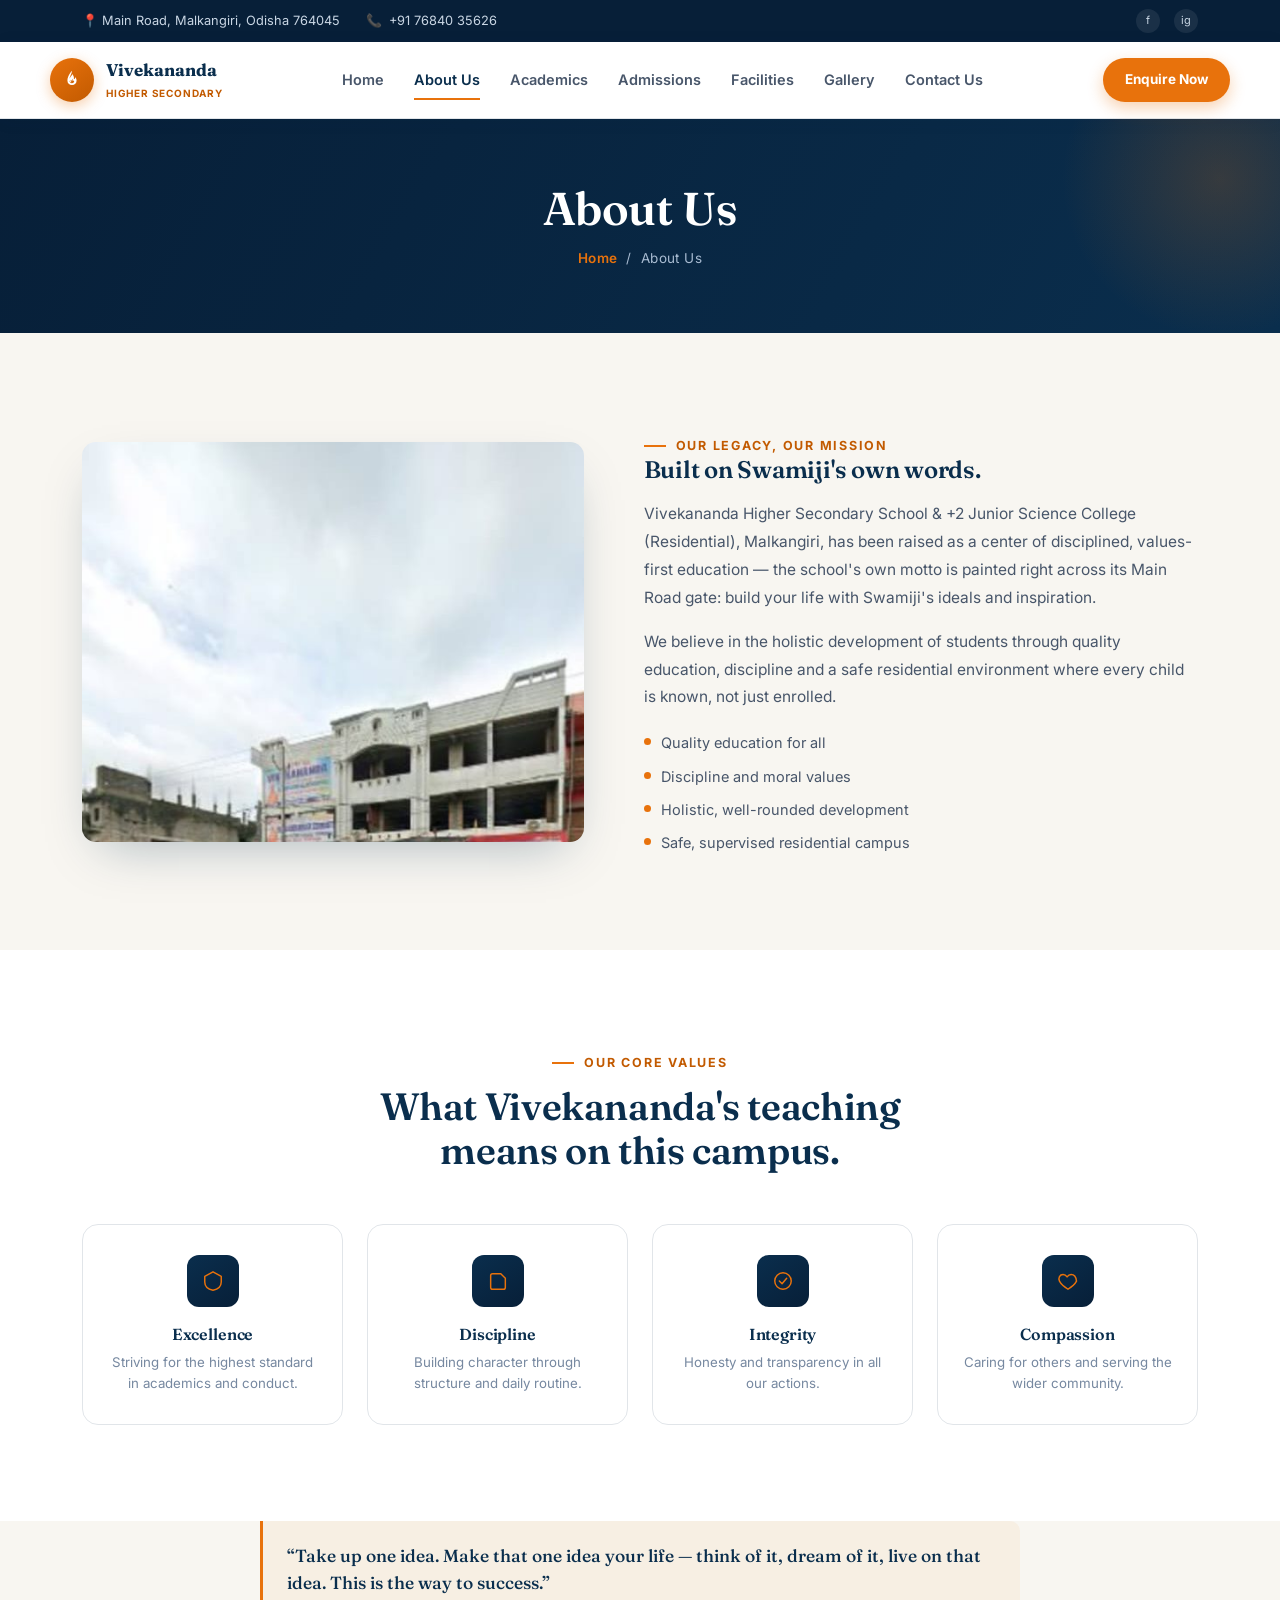
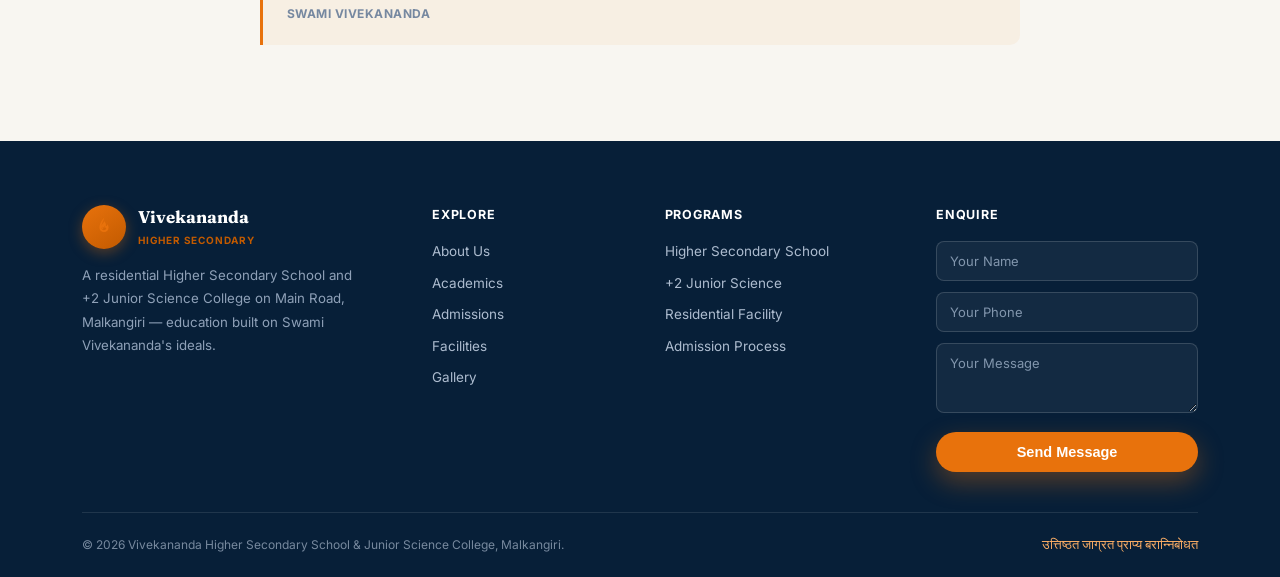
==== about.html @ 44852de6 "Add files via upload" ====
<!DOCTYPE html>
<html lang="en">
<head>
<meta charset="UTF-8">
<meta name="viewport" content="width=device-width, initial-scale=1.0">
<title>About Us | Vivekananda Higher Secondary School, Malkangiri</title>
<meta name="description" content="Our legacy and mission — Vivekananda Higher Secondary School and Junior Science College, Malkangiri.">
<link rel="preconnect" href="https://fonts.googleapis.com">
<link rel="preconnect" href="https://fonts.gstatic.com" crossorigin>
<link rel="stylesheet" href="style.css">
</head>
<body>
<div class="topbar">
  <div class="wrap">
    <div class="tb-left">
      <span>&#128205; Main Road, Malkangiri, Odisha 764045</span>
      <span>&#128222; <a href="tel:+917684035626">+91 76840 35626</a></span>
    </div>
    <div class="tb-right">
      <a href="#" aria-label="Facebook">f</a>
      <a href="#" aria-label="Instagram">ig</a>
    </div>
  </div>
</div>

<header class="site">
  <div class="wrap navrow">
    <a href="index.html" class="brand">
      <span class="brand-mark">
        <svg viewBox="0 0 24 24" width="22" height="22" fill="none"><path d="M12 2C12 2 7 7.5 7 12.5C7 15.5 9 17.5 12 17.5C15 17.5 17 15.5 17 12.5C17 10.8 16.2 9.6 15.4 8.6C15.6 10 15 11 14 11.2C14.6 9 13.5 7 12 5.5C12.2 7 11 8 10 9.2C9.3 10 9 11 9 12C9 13.5 10.2 14.5 11.5 14.3C10.5 13.6 10.3 12.6 10.8 11.7C11.2 12.6 12 13 12.7 12.5C12.3 11.8 12.5 11 13 10.5C13 12 13.5 13 14.5 13.3C14.2 14.6 13.2 15.5 12 15.5C10.3 15.5 9 14.1 9 12.3C9 8.5 12 5 12 2Z" fill="white"/></svg>
      </span>
      <span class="brand-text"><span class="name">Vivekananda</span><br><span class="sub">Higher Secondary</span></span>
    </a>
    <nav class="links">
      <a href="index.html">Home</a>
      <a href="about.html" class="active">About Us</a>
      <a href="academics.html">Academics</a>
      <a href="admissions.html">Admissions</a>
      <a href="facilities.html">Facilities</a>
      <a href="gallery.html">Gallery</a>
      <a href="contact.html">Contact Us</a>
    </nav>
    <a href="admissions.html" class="nav-cta">Enquire Now</a>
    <button class="burger" id="burgerBtn" aria-label="Open menu">&#9776;</button>
  </div>
</header>

<div class="mobile-nav" id="mobileNav">
  <button class="mnav-close" id="mnavClose">&times;</button>
  <a href="index.html">Home</a>
  <a href="about.html" class="active">About Us</a>
  <a href="academics.html">Academics</a>
  <a href="admissions.html">Admissions</a>
  <a href="facilities.html">Facilities</a>
  <a href="gallery.html">Gallery</a>
  <a href="contact.html">Contact Us</a>
  <a href="admissions.html" class="nav-cta">Enquire Now</a>
</div>
<section class="pagehero">
  <div class="wrap">
    <h1>About Us</h1>
    <p class="crumb"><a href="index.html">Home</a> &nbsp;/&nbsp; About Us</p>
  </div>
</section>

<section class="legacy">
  <div class="wrap legacy-grid">
    <img class="reveal" src="campus-street.jpg" alt="Vivekananda Higher Secondary School building on Main Road, Malkangiri">
    <div class="legacy-text reveal">
      <span class="eyebrow">Our Legacy, Our Mission</span>
      <h2>Built on Swamiji's own words.</h2>
      <p>Vivekananda Higher Secondary School &amp; +2 Junior Science College (Residential), Malkangiri, has been raised as a center of disciplined, values-first education &mdash; the school's own motto is painted right across its Main Road gate: build your life with Swamiji's ideals and inspiration.</p>
      <p>We believe in the holistic development of students through quality education, discipline and a safe residential environment where every child is known, not just enrolled.</p>
      <ul class="legacy-list">
        <li><span class="dot"></span>Quality education for all</li>
        <li><span class="dot"></span>Discipline and moral values</li>
        <li><span class="dot"></span>Holistic, well-rounded development</li>
        <li><span class="dot"></span>Safe, supervised residential campus</li>
      </ul>
    </div>
  </div>
</section>

<section class="values" style="background:var(--white);">
  <div class="wrap">
    <div class="section-head reveal">
      <span class="eyebrow">Our Core Values</span>
      <h2>What Vivekananda's teaching means on this campus.</h2>
    </div>
    <div class="card-grid cols-4">
      <div class="value-card reveal">
        <div class="ic"><svg width="22" height="22" viewBox="0 0 24 24" fill="none"><path d="M12 2 3 7v6c0 5 4 8 9 9 5-1 9-4 9-9V7l-9-5Z" stroke="#e8720c" stroke-width="1.6" stroke-linejoin="round"/></svg></div>
        <h4>Excellence</h4>
        <p>Striving for the highest standard in academics and conduct.</p>
      </div>
      <div class="value-card reveal">
        <div class="ic"><svg width="22" height="22" viewBox="0 0 24 24" fill="none"><path d="M4 19V6a2 2 0 0 1 2-2h9l5 5v10a2 2 0 0 1-2 2H6a2 2 0 0 1-2-2Z" stroke="#e8720c" stroke-width="1.6"/></svg></div>
        <h4>Discipline</h4>
        <p>Building character through structure and daily routine.</p>
      </div>
      <div class="value-card reveal">
        <div class="ic"><svg width="22" height="22" viewBox="0 0 24 24" fill="none"><circle cx="12" cy="12" r="9" stroke="#e8720c" stroke-width="1.6"/><path d="M8 12l3 3 5-6" stroke="#e8720c" stroke-width="1.6" stroke-linecap="round" stroke-linejoin="round"/></svg></div>
        <h4>Integrity</h4>
        <p>Honesty and transparency in all our actions.</p>
      </div>
      <div class="value-card reveal">
        <div class="ic"><svg width="22" height="22" viewBox="0 0 24 24" fill="none"><path d="M12 21s-7-4.4-9.3-8.8C1.1 8.6 3 5 6.6 5c2 0 3.4 1.1 4.4 2.6C12 6.1 13.4 5 15.4 5 19 5 20.9 8.6 21.3 12.2 19 16.6 12 21 12 21Z" stroke="#e8720c" stroke-width="1.6" stroke-linejoin="round"/></svg></div>
        <h4>Compassion</h4>
        <p>Caring for others and serving the wider community.</p>
      </div>
    </div>
  </div>
</section>

<section style="background:var(--paper);padding-top:0;padding-bottom:96px;">
  <div class="wrap">
    <div class="pullquote reveal" style="max-width:760px;margin:0 auto;text-align:left;">
      <p>&ldquo;Take up one idea. Make that one idea your life &mdash; think of it, dream of it, live on that idea. This is the way to success.&rdquo;</p>
      <span>Swami Vivekananda</span>
    </div>
  </div>
</section>
<footer>
  <div class="wrap">
    <div class="foot-grid">
      <div class="foot-brand">
        <a href="index.html" class="brand">
          <span class="brand-mark">
            <svg viewBox="0 0 24 24" width="22" height="22" fill="none"><path d="M12 2C12 2 7 7.5 7 12.5C7 15.5 9 17.5 12 17.5C15 17.5 17 15.5 17 12.5C17 10.8 16.2 9.6 15.4 8.6C15.6 10 15 11 14 11.2C14.6 9 13.5 7 12 5.5C12.2 7 11 8 10 9.2C9.3 10 9 11 9 12C9 13.5 10.2 14.5 11.5 14.3C10.5 13.6 10.3 12.6 10.8 11.7C11.2 12.6 12 13 12.7 12.5C12.3 11.8 12.5 11 13 10.5C13 12 13.5 13 14.5 13.3C14.2 14.6 13.2 15.5 12 15.5C10.3 15.5 9 14.1 9 12.3C9 8.5 12 5 12 2Z" fill="#e8720c"/></svg>
          </span>
          <span class="brand-text"><span class="name">Vivekananda</span><br><span class="sub">Higher Secondary</span></span>
        </a>
        <p>A residential Higher Secondary School and +2 Junior Science College on Main Road, Malkangiri &mdash; education built on Swami Vivekananda's ideals.</p>
      </div>
      <div>
        <h5>Explore</h5>
        <ul>
          <li><a href="about.html">About Us</a></li>
          <li><a href="academics.html">Academics</a></li>
          <li><a href="admissions.html">Admissions</a></li>
          <li><a href="facilities.html">Facilities</a></li>
          <li><a href="gallery.html">Gallery</a></li>
        </ul>
      </div>
      <div>
        <h5>Programs</h5>
        <ul>
          <li><a href="academics.html">Higher Secondary School</a></li>
          <li><a href="academics.html">+2 Junior Science</a></li>
          <li><a href="facilities.html">Residential Facility</a></li>
          <li><a href="admissions.html">Admission Process</a></li>
        </ul>
      </div>
      <div>
        <h5>Enquire</h5>
        <form class="enquiry-box demo-form">
          <input type="text" placeholder="Your Name" required>
          <input type="tel" placeholder="Your Phone" required>
          <textarea placeholder="Your Message"></textarea>
          <button type="submit" class="btn btn-primary">Send Message</button>
        </form>
      </div>
    </div>
    <div class="foot-bottom">
      <span>&copy; 2026 Vivekananda Higher Secondary School &amp; Junior Science College, Malkangiri.</span>
      <span class="odia">&#2313;&#2340;&#2381;&#2340;&#2367;&#2359;&#2381;&#2336;&#2340; &#2332;&#2366;&#2327;&#2381;&#2352;&#2340; &#2346;&#2381;&#2352;&#2366;&#2346;&#2381;&#2351; &#2348;&#2352;&#2366;&#2344;&#2381;&#2344;&#2367;&#2348;&#2379;&#2343;&#2340;</span>
    </div>
  </div>
</footer>
<script src="main.js"></script>
</body>
</html>
---- style.css ----
@import url('https://fonts.googleapis.com/css2?family=Fraunces:opsz,wght@9..144,500;9..144,600;9..144,700;9..144,900&family=Inter:wght@400;500;600;700;800&family=Noto+Sans+Oriya:wght@600;700&display=swap');

:root{
  --navy:#0a2e4d;
  --navy-deep:#071f38;
  --white:#ffffff;
  --paper:#f8f6f1;
  --saffron:#e8720c;
  --saffron-deep:#c25a00;
  --ink:#16232f;
  --slate:#48566a;
  --slate-soft:#7688a0;
  --line:rgba(10,46,77,0.12);
  --shadow:0 20px 50px -20px rgba(10,46,77,0.35);
}
*{margin:0;padding:0;box-sizing:border-box;}
html{scroll-behavior:smooth;}
body{font-family:'Inter',sans-serif;color:var(--ink);background:var(--white);line-height:1.6;-webkit-font-smoothing:antialiased;}
h1,h2,h3,h4{font-family:'Fraunces',serif;font-weight:600;color:var(--navy);line-height:1.15;letter-spacing:-0.01em;}
.odia{font-family:'Noto Sans Oriya','Fraunces',serif;}
a{color:inherit;text-decoration:none;}
ul{list-style:none;}
img{max-width:100%;display:block;}
.wrap{max-width:1180px;margin:0 auto;padding:0 32px;}
section{padding:96px 0;}
@media (max-width:600px){section{padding:64px 0;}}

.eyebrow{display:inline-flex;align-items:center;gap:10px;font-size:12.5px;font-weight:700;letter-spacing:0.14em;text-transform:uppercase;color:var(--saffron-deep);}
.eyebrow::before{content:'';width:22px;height:2px;background:var(--saffron);display:inline-block;}

/* ---------- TOPBAR ---------- */
.topbar{background:var(--navy-deep);color:#c9d6e4;font-size:12.8px;padding:9px 0;}
.topbar .wrap{display:flex;justify-content:space-between;align-items:center;flex-wrap:wrap;gap:6px;}
.topbar .tb-left{display:flex;gap:26px;flex-wrap:wrap;}
.topbar .tb-left span{display:inline-flex;align-items:center;gap:7px;}
.topbar a{color:#c9d6e4;}
.topbar .tb-right{display:flex;gap:14px;}
.topbar .tb-right a{width:24px;height:24px;border-radius:50%;background:rgba(255,255,255,0.08);display:flex;align-items:center;justify-content:center;font-size:11px;}

/* ---------- HEADER ---------- */
header.site{background:var(--white);border-bottom:1px solid var(--line);position:sticky;top:0;z-index:200;box-shadow:0 2px 18px rgba(10,46,77,0.05);}
.navrow{display:flex;align-items:center;justify-content:space-between;padding:16px 0;}
.brand{display:flex;align-items:center;gap:12px;}
.brand-mark{width:44px;height:44px;border-radius:50%;background:linear-gradient(145deg,var(--saffron),var(--saffron-deep));display:flex;align-items:center;justify-content:center;flex-shrink:0;box-shadow:0 4px 14px rgba(232,114,12,0.35);}
.brand-text{line-height:1.25;}
.brand-text .name{font-family:'Fraunces',serif;font-weight:700;font-size:17px;color:var(--navy);}
.brand-text .sub{font-size:10px;letter-spacing:0.08em;text-transform:uppercase;color:var(--saffron-deep);font-weight:700;}
nav.links{display:flex;gap:30px;}
nav.links a{font-size:14.5px;font-weight:600;color:var(--slate);position:relative;padding:6px 0;transition:color .2s;}
nav.links a:hover,nav.links a.active{color:var(--navy);}
nav.links a::after{content:'';position:absolute;left:0;bottom:-2px;width:0;height:2px;background:var(--saffron);transition:width .25s ease;}
nav.links a:hover::after,nav.links a.active::after{width:100%;}
.nav-cta{background:var(--saffron);color:var(--white)!important;padding:11px 22px;border-radius:100px;font-weight:700;font-size:13.5px;box-shadow:0 6px 16px rgba(232,114,12,0.32);transition:transform .2s,box-shadow .2s;white-space:nowrap;}
.nav-cta:hover{transform:translateY(-2px);box-shadow:0 10px 20px rgba(232,114,12,0.4);}
.burger{display:none;width:38px;height:38px;border-radius:8px;border:1px solid var(--line);color:var(--navy);background:none;font-size:18px;}

.mobile-nav{display:none;position:fixed;top:0;right:0;width:78%;max-width:320px;height:100vh;background:var(--navy-deep);z-index:300;padding:90px 30px 30px;transform:translateX(100%);transition:transform .35s ease;box-shadow:-10px 0 40px rgba(0,0,0,0.3);}
.mobile-nav.open{transform:translateX(0);display:block;}
.mobile-nav a{display:block;color:var(--white);font-size:16.5px;font-weight:500;padding:13px 0;border-bottom:1px solid rgba(255,255,255,0.08);}
.mobile-nav .nav-cta{display:inline-block;margin-top:22px;}
.mnav-close{position:absolute;top:22px;right:22px;color:var(--white);font-size:24px;background:none;border:none;}

/* ---------- PAGE HERO BANNER (inner pages) ---------- */
.pagehero{background:linear-gradient(120deg,var(--navy-deep),var(--navy));padding:64px 0;position:relative;overflow:hidden;}
.pagehero::before{content:'';position:absolute;top:-100px;right:-100px;width:320px;height:320px;border-radius:50%;background:radial-gradient(circle,rgba(232,114,12,0.2),transparent 70%);}
.pagehero .wrap{position:relative;z-index:2;text-align:center;}
.pagehero h1{color:var(--white);font-size:clamp(30px,4.2vw,46px);}
.pagehero .crumb{margin-top:12px;color:#a9bcd2;font-size:13.5px;letter-spacing:0.03em;}
.pagehero .crumb a{color:var(--saffron);font-weight:600;}

/* ---------- HOME HERO ---------- */
.hero{background:var(--paper);position:relative;overflow:hidden;padding:72px 0 0;}
.hero .wrap{display:grid;grid-template-columns:1fr 0.92fr;gap:56px;align-items:center;padding-bottom:64px;}
.hero h1{font-size:clamp(32px,4.6vw,52px);margin-top:16px;}
.hero h1 em{font-style:normal;color:var(--saffron);}
.hero-lede{margin-top:20px;color:var(--slate);font-size:16px;max-width:460px;line-height:1.75;}
.hero-ctas{display:flex;gap:16px;margin-top:32px;flex-wrap:wrap;}
.btn{display:inline-flex;align-items:center;gap:8px;padding:15px 28px;border-radius:100px;font-weight:700;font-size:14.5px;transition:all .25s ease;border:1.5px solid transparent;}
.btn-primary{background:var(--saffron);color:var(--white);box-shadow:0 10px 26px rgba(232,114,12,0.35);}
.btn-primary:hover{transform:translateY(-2px);box-shadow:0 14px 30px rgba(232,114,12,0.45);}
.btn-ghost{border-color:var(--navy);color:var(--navy);}
.btn-ghost:hover{background:var(--navy);color:var(--white);}
.hero-visual{position:relative;}
.hero-visual::before{content:'';position:absolute;inset:-14px -14px auto auto;width:75%;height:75%;background:var(--saffron);border-radius:18px;z-index:0;}
.hero-visual img{position:relative;z-index:1;border-radius:16px;box-shadow:var(--shadow);width:100%;height:400px;object-fit:cover;}
.hero-visual .odia-tag{position:absolute;z-index:2;left:-18px;bottom:-18px;background:var(--navy);color:var(--white);padding:16px 20px;border-radius:12px;max-width:230px;box-shadow:0 16px 30px rgba(10,46,77,0.3);}
.hero-visual .odia-tag .odia{color:#ffd9ab;font-size:13.5px;font-weight:700;line-height:1.7;}

/* quick-value strip */
.quickvals{background:var(--white);}
.qv-grid{display:grid;grid-template-columns:repeat(4,1fr);gap:1px;background:var(--line);border:1px solid var(--line);border-radius:16px;overflow:hidden;box-shadow:var(--shadow);transform:translateY(-56px);margin-bottom:-32px;}
.qv-item{background:var(--white);padding:28px 22px;display:flex;gap:14px;align-items:flex-start;}
.qv-item .ic{width:42px;height:42px;border-radius:10px;background:rgba(232,114,12,0.1);display:flex;align-items:center;justify-content:center;flex-shrink:0;}
.qv-item h4{font-size:14.5px;margin-bottom:4px;}
.qv-item p{font-size:12.5px;color:var(--slate-soft);line-height:1.5;}

/* feature split (nurturing) */
.feature-split{background:var(--white);padding-top:40px;}
.fs-grid{display:grid;grid-template-columns:0.9fr 1.1fr;gap:56px;align-items:center;}
.fs-grid img{border-radius:14px;box-shadow:var(--shadow);width:100%;height:340px;object-fit:cover;}
.fs-text p{color:var(--slate);margin-top:16px;font-size:15.5px;line-height:1.8;}
.pullquote{margin-top:26px;padding:22px 24px;border-left:3px solid var(--saffron);background:rgba(232,114,12,0.06);border-radius:0 10px 10px 0;}
.pullquote p{font-family:'Fraunces',serif;font-size:17.5px;color:var(--navy);font-weight:500;margin:0;line-height:1.5;}
.pullquote span{display:block;margin-top:8px;font-family:'Inter',sans-serif;font-size:12px;color:var(--slate-soft);letter-spacing:0.04em;text-transform:uppercase;font-weight:700;}

/* stats strip */
.statstrip{background:var(--navy);}
.statstrip .wrap{display:grid;grid-template-columns:repeat(4,1fr);}
.stat{padding:40px 20px;text-align:center;border-right:1px solid rgba(255,255,255,0.1);}
.stat:last-child{border-right:none;}
.stat .n{font-family:'Fraunces',serif;font-weight:700;font-size:32px;color:var(--white);}
.stat .l{font-size:12px;letter-spacing:0.06em;text-transform:uppercase;color:#a9bcd2;margin-top:6px;}

/* generic section head */
.section-head{max-width:640px;margin:0 auto 52px;text-align:center;}
.section-head h2{font-size:clamp(26px,3.2vw,38px);margin-top:12px;}
.section-head p{margin-top:14px;color:var(--slate);font-size:15.5px;line-height:1.75;}
.section-head.left{text-align:left;margin:0 0 52px;}

/* card grids (values/programs/facilities) */
.card-grid{display:grid;gap:24px;}
.card-grid.cols-4{grid-template-columns:repeat(4,1fr);}
.card-grid.cols-3{grid-template-columns:repeat(3,1fr);}
.value-card{border:1px solid var(--line);border-radius:16px;padding:30px 24px;text-align:center;transition:all .3s ease;}
.value-card:hover{transform:translateY(-6px);box-shadow:var(--shadow);border-color:transparent;}
.value-card .ic{width:52px;height:52px;border-radius:12px;background:linear-gradient(145deg,var(--navy),var(--navy-deep));display:flex;align-items:center;justify-content:center;margin:0 auto 18px;}
.value-card h4{font-size:16px;margin-bottom:8px;}
.value-card p{font-size:13.3px;color:var(--slate-soft);line-height:1.6;}

.prog-card{border:1px solid var(--line);border-radius:16px;padding:34px 28px;transition:all .3s ease;}
.prog-card:hover{transform:translateY(-6px);box-shadow:var(--shadow);border-color:transparent;}
.prog-card .icn{width:52px;height:52px;border-radius:12px;background:linear-gradient(145deg,var(--navy),var(--navy-deep));display:flex;align-items:center;justify-content:center;margin-bottom:22px;}
.prog-card h3{font-size:19px;margin-bottom:10px;}
.prog-card p{color:var(--slate);font-size:14.3px;line-height:1.7;}
.prog-card .badge{display:inline-block;margin-top:15px;font-size:10.8px;font-weight:700;letter-spacing:0.05em;text-transform:uppercase;color:var(--saffron-deep);background:rgba(232,114,12,0.1);padding:6px 12px;border-radius:100px;}

/* about page legacy */
.legacy{background:var(--paper);}
.legacy-grid{display:grid;grid-template-columns:0.95fr 1.05fr;gap:60px;align-items:center;}
.legacy-grid img{border-radius:14px;box-shadow:var(--shadow);width:100%;height:400px;object-fit:cover;}
.legacy-text p{color:var(--slate);margin-top:16px;font-size:15.5px;line-height:1.8;}
.legacy-list{margin-top:20px;display:grid;gap:10px;}
.legacy-list li{display:flex;gap:10px;align-items:flex-start;font-size:14.5px;color:var(--slate);}
.legacy-list li .dot{width:7px;height:7px;border-radius:50%;background:var(--saffron);margin-top:7px;flex-shrink:0;}

/* academics subjects */
.subject-grid{display:grid;grid-template-columns:repeat(5,1fr);gap:18px;}
.subj-card{border:1px solid var(--line);border-radius:14px;padding:24px 14px;text-align:center;}
.subj-card .ic{width:44px;height:44px;margin:0 auto 12px;border-radius:10px;background:rgba(232,114,12,0.1);display:flex;align-items:center;justify-content:center;}
.subj-card h5{font-size:13.5px;color:var(--navy);}

/* admissions steps */
.steps{display:grid;gap:22px;}
.step{display:flex;gap:20px;align-items:flex-start;padding:22px 0;border-bottom:1px solid var(--line);}
.step:last-child{border-bottom:none;}
.step .snum{width:40px;height:40px;border-radius:10px;background:var(--saffron);color:var(--white);display:flex;align-items:center;justify-content:center;font-family:'Fraunces',serif;font-weight:700;font-size:15px;flex-shrink:0;}
.step h4{font-size:16px;margin-bottom:5px;}
.step p{font-size:13.8px;color:var(--slate-soft);line-height:1.6;}

.admit-side{display:grid;gap:20px;align-content:start;}
.doc-card{border:1px solid var(--line);border-radius:16px;padding:26px;}
.doc-card h4{font-size:15.5px;margin-bottom:14px;}
.doc-card ul li{font-size:13.8px;color:var(--slate);padding:7px 0;display:flex;gap:9px;align-items:center;}
.doc-card ul li::before{content:'✓';color:var(--saffron);font-weight:700;}
.cta-card{background:var(--navy);color:var(--white);border-radius:16px;padding:26px;}
.cta-card h4{color:var(--white);font-size:15.5px;margin-bottom:6px;}
.cta-card p{font-size:13px;color:#c9d6e4;margin-bottom:16px;}
.cta-card .btn-primary{width:100%;justify-content:center;}

/* facilities grid */
.fac-grid{display:grid;grid-template-columns:repeat(3,1fr);gap:24px;}
.fac-card{border-radius:16px;overflow:hidden;border:1px solid var(--line);}
.fac-card .fimg{height:190px;overflow:hidden;}
.fac-card .fimg img{width:100%;height:100%;object-fit:cover;transition:transform .5s ease;}
.fac-card:hover .fimg img{transform:scale(1.07);}
.fac-card .ficon{height:190px;background:linear-gradient(145deg,var(--navy),var(--navy-deep));display:flex;align-items:center;justify-content:center;}
.fac-body{padding:22px 22px 26px;}
.fac-body h4{font-size:16px;margin-bottom:6px;}
.fac-body p{font-size:13.3px;color:var(--slate-soft);line-height:1.6;}

/* gallery */
.gal-filter{display:flex;gap:12px;justify-content:center;margin-bottom:40px;flex-wrap:wrap;}
.gal-filter button{border:1px solid var(--line);background:var(--white);padding:10px 20px;border-radius:100px;font-size:13.5px;font-weight:600;color:var(--slate);cursor:pointer;transition:all .2s;}
.gal-filter button.active,.gal-filter button:hover{background:var(--navy);color:var(--white);border-color:var(--navy);}
.gal-grid{display:grid;grid-template-columns:repeat(3,1fr);gap:20px;}
.gal-item{border-radius:14px;overflow:hidden;position:relative;box-shadow:0 14px 30px -14px rgba(10,46,77,0.3);}
.gal-item img{width:100%;height:260px;object-fit:cover;transition:transform .5s ease;}
.gal-item:hover img{transform:scale(1.06);}
.gal-cap{position:absolute;left:0;right:0;bottom:0;padding:16px 18px;background:linear-gradient(to top,rgba(7,31,56,0.85),transparent);color:var(--white);font-size:13px;font-weight:600;}

/* contact */
.contact-grid{display:grid;grid-template-columns:0.85fr 1.15fr;gap:56px;}
.contact-info{display:grid;gap:18px;align-content:start;}
.info-card{border:1px solid var(--line);border-radius:14px;padding:22px;display:flex;gap:16px;align-items:flex-start;}
.info-card .ic{width:42px;height:42px;border-radius:10px;background:rgba(232,114,12,0.1);display:flex;align-items:center;justify-content:center;flex-shrink:0;}
.info-card h5{font-size:14.5px;margin-bottom:4px;}
.info-card p,.info-card a{font-size:13.5px;color:var(--slate-soft);line-height:1.6;display:block;}
.contact-form{border:1px solid var(--line);border-radius:16px;padding:34px;background:var(--paper);}
.contact-form h3{font-size:20px;margin-bottom:22px;}
.form-row{display:grid;grid-template-columns:1fr 1fr;gap:16px;margin-bottom:16px;}
.contact-form input,.contact-form textarea{width:100%;padding:13px 16px;border:1px solid var(--line);border-radius:10px;font-family:'Inter',sans-serif;font-size:14px;background:var(--white);}
.contact-form textarea{margin-bottom:20px;min-height:110px;resize:vertical;}
.contact-form .btn-primary{width:100%;justify-content:center;border:none;cursor:pointer;}
.map-embed{margin-top:56px;border-radius:16px;overflow:hidden;box-shadow:var(--shadow);}
.map-embed iframe{width:100%;height:380px;border:0;display:block;}

/* enquiry footer form */
.enquiry-box input,.enquiry-box textarea{width:100%;padding:11px 13px;border:1px solid rgba(255,255,255,0.15);border-radius:8px;background:rgba(255,255,255,0.05);color:var(--white);font-size:13px;margin-bottom:11px;font-family:'Inter',sans-serif;}
.enquiry-box textarea{min-height:70px;resize:vertical;}
.enquiry-box .btn-primary{width:100%;justify-content:center;border:none;cursor:pointer;padding:12px;}
.enquiry-box ::placeholder{color:#8296ad;}

/* footer */
footer{background:var(--navy-deep);color:#c9d6e4;padding:64px 0 0;}
.foot-grid{display:grid;grid-template-columns:1.2fr 0.75fr 0.9fr 1fr;gap:36px;padding-bottom:40px;border-bottom:1px solid rgba(255,255,255,0.1);}
.foot-brand .brand-text .name{color:var(--white);}
.foot-brand p{margin-top:15px;font-size:13.3px;color:#8fa1b8;max-width:270px;line-height:1.75;}
footer h5{color:var(--white);font-size:12.5px;letter-spacing:0.06em;text-transform:uppercase;margin-bottom:16px;font-weight:700;}
footer ul li{margin-bottom:10px;font-size:13.5px;}
footer ul li a{color:#adbccf;transition:color .2s;}
footer ul li a:hover{color:var(--saffron);}
.foot-contact li{display:flex;gap:9px;align-items:flex-start;color:#adbccf;font-size:13.3px;margin-bottom:12px;line-height:1.5;}
.foot-bottom{padding:22px 0;display:flex;justify-content:space-between;align-items:center;font-size:12px;color:#77899e;flex-wrap:wrap;gap:8px;}
.foot-bottom .odia{color:#ffb066;font-size:12.5px;}

.reveal{opacity:0;transform:translateY(24px);transition:opacity .7s ease,transform .7s ease;}
.reveal.in{opacity:1;transform:translateY(0);}
@media (prefers-reduced-motion:reduce){.reveal{opacity:1;transform:none;transition:none;}}

@media (max-width:980px){
  .wrap{padding:0 22px;}
  .topbar{display:none;}
  nav.links{display:none;}
  .burger{display:block;}
  .hero .wrap{grid-template-columns:1fr;padding-bottom:40px;}
  .hero-visual{margin-top:20px;}
  .qv-grid{grid-template-columns:repeat(2,1fr);transform:none;margin-bottom:0;margin-top:36px;}
  .fs-grid{grid-template-columns:1fr;gap:40px;}
  .card-grid.cols-4{grid-template-columns:repeat(2,1fr);}
  .card-grid.cols-3{grid-template-columns:1fr;}
  .legacy-grid{grid-template-columns:1fr;gap:40px;}
  .subject-grid{grid-template-columns:repeat(3,1fr);}
  .fac-grid{grid-template-columns:1fr 1fr;}
  .gal-grid{grid-template-columns:1fr 1fr;}
  .contact-grid{grid-template-columns:1fr;gap:40px;}
  .foot-grid{grid-template-columns:1fr 1fr;}
  .statstrip .wrap{grid-template-columns:repeat(2,1fr);}
  .stat{border-bottom:1px solid rgba(255,255,255,0.1);}
}
@media (max-width:600px){
  .card-grid.cols-4{grid-template-columns:1fr;}
  .subject-grid{grid-template-columns:repeat(2,1fr);}
  .fac-grid{grid-template-columns:1fr;}
  .gal-grid{grid-template-columns:1fr;}
  .foot-grid{grid-template-columns:1fr;}
  .form-row{grid-template-columns:1fr;}
}
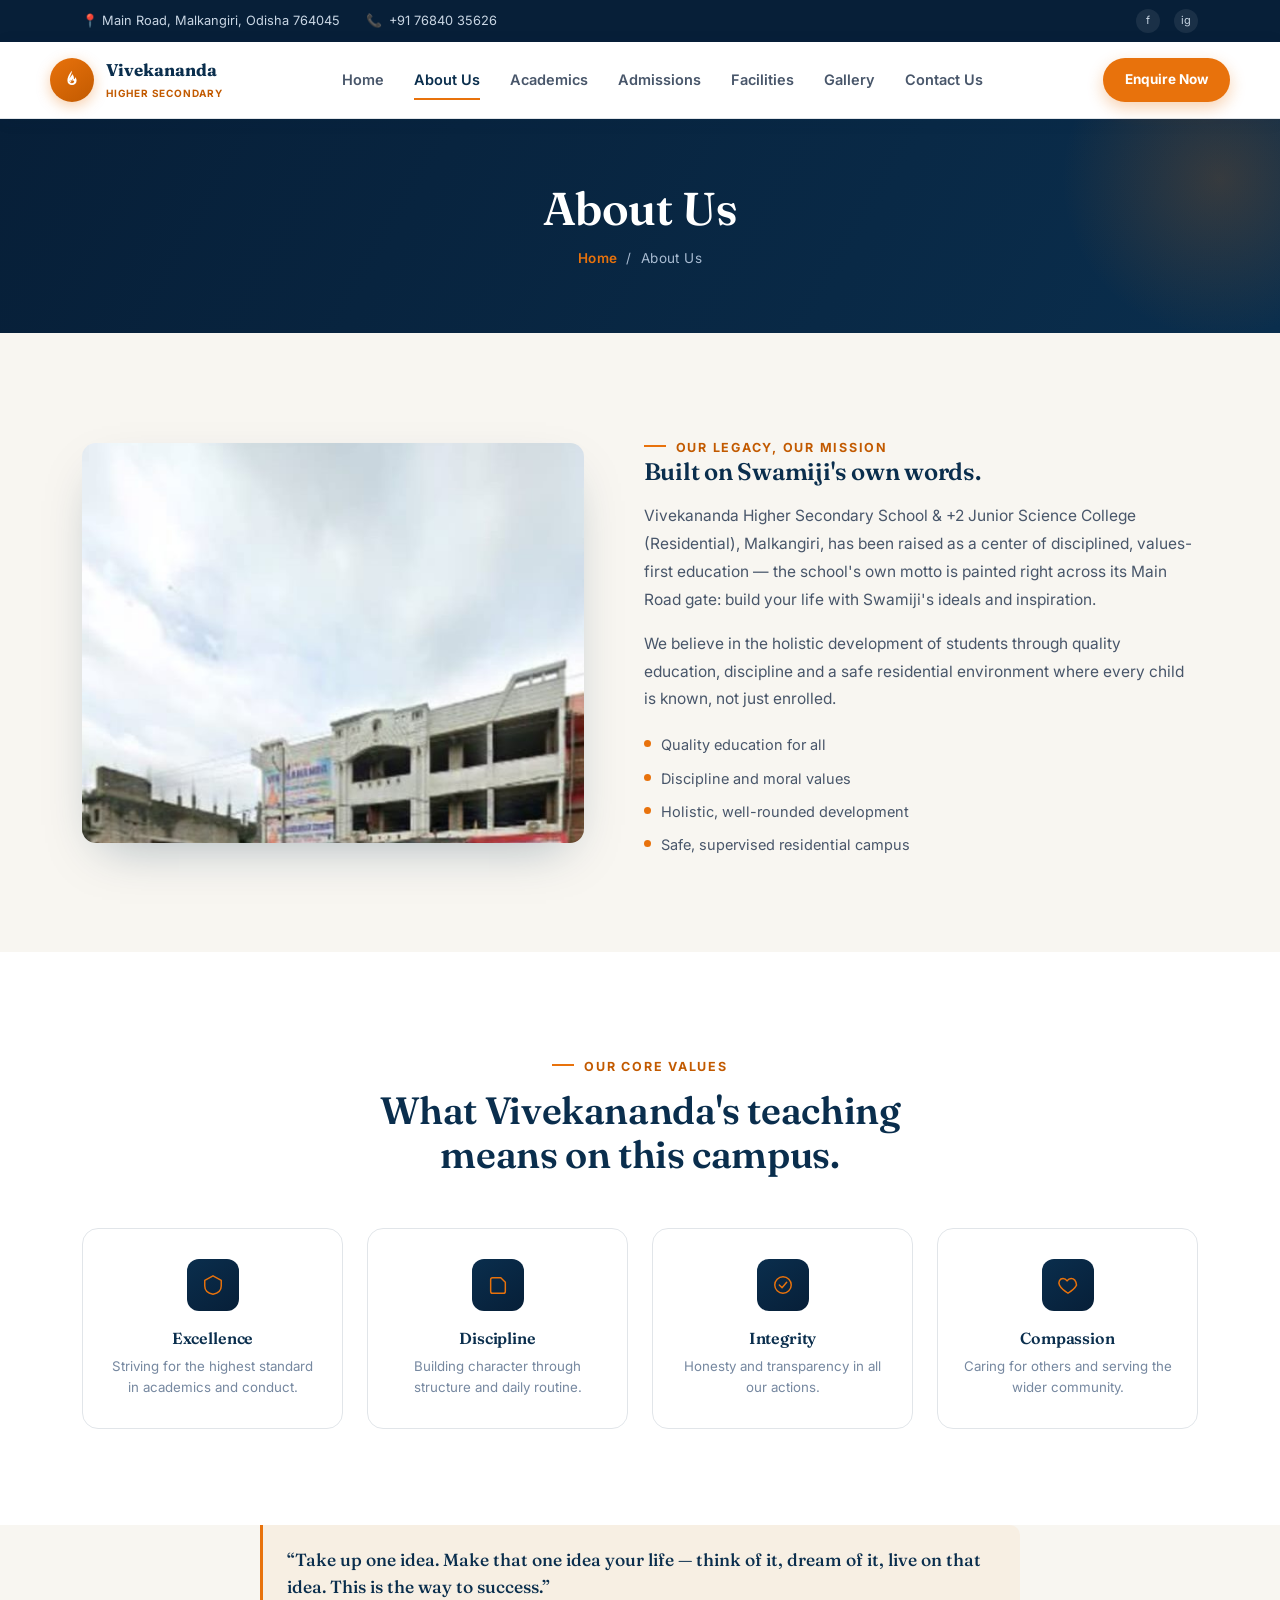
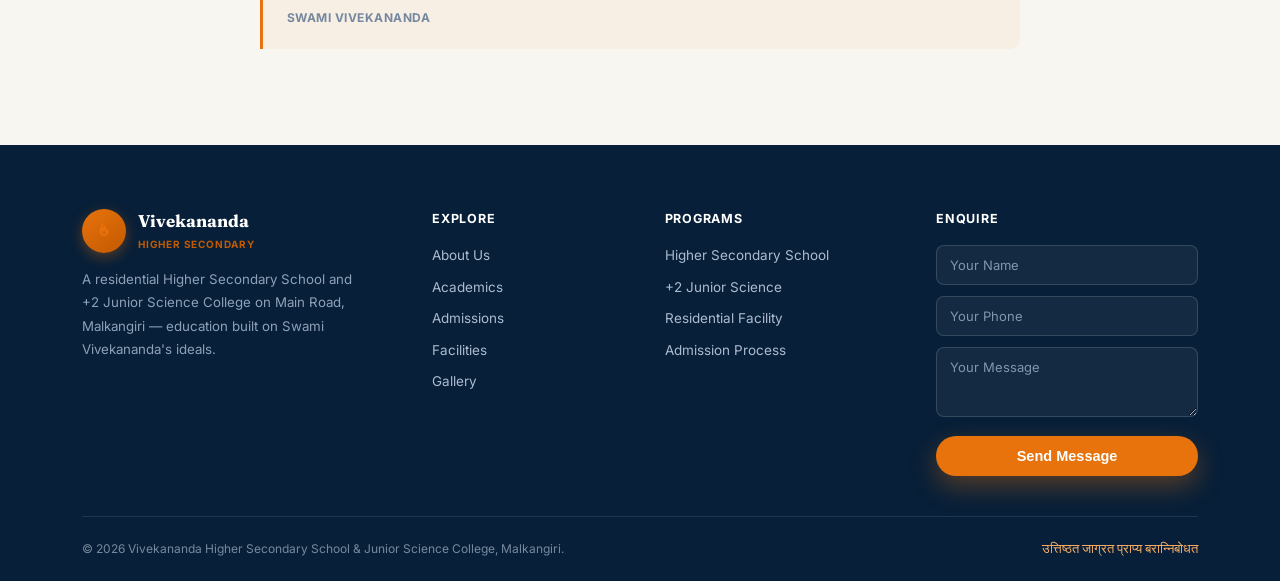
==== commit 83bdb709: "Add files via upload" ====
--- a/about.html
+++ b/about.html
@@ -7,7 +7,7 @@
 <meta name="description" content="Our legacy and mission — Vivekananda Higher Secondary School and Junior Science College, Malkangiri.">
 <link rel="preconnect" href="https://fonts.googleapis.com">
 <link rel="preconnect" href="https://fonts.gstatic.com" crossorigin>
-<link rel="stylesheet" href="style.css">
+<link rel="stylesheet" href="style.css?v=2">
 </head>
 <body>
 <div class="topbar">
--- a/style.css
+++ b/style.css
@@ -25,8 +25,8 @@
 section{padding:96px 0;}
 @media (max-width:600px){section{padding:64px 0;}}
 
-.eyebrow{display:inline-flex;align-items:center;gap:10px;font-size:12.5px;font-weight:700;letter-spacing:0.14em;text-transform:uppercase;color:var(--saffron-deep);}
-.eyebrow::before{content:'';width:22px;height:2px;background:var(--saffron);display:inline-block;}
+.eyebrow{display:inline-flex;align-items:flex-start;gap:10px;font-size:12.5px;font-weight:700;letter-spacing:0.14em;text-transform:uppercase;color:var(--saffron-deep);}
+.eyebrow::before{content:'';width:22px;height:2px;background:var(--saffron);display:inline-block;flex-shrink:0;margin-top:7px;}
 
 /* ---------- TOPBAR ---------- */
 .topbar{background:var(--navy-deep);color:#c9d6e4;font-size:12.8px;padding:9px 0;}
@@ -231,7 +231,12 @@
   .wrap{padding:0 22px;}
   .topbar{display:none;}
   nav.links{display:none;}
+  .nav-cta{display:none;}
   .burger{display:block;}
+  .navrow{gap:14px;}
+  .brand-mark{width:36px;height:36px;}
+  .brand-text .name{font-size:15px;}
+  .brand-text .sub{display:none;}
   .hero .wrap{grid-template-columns:1fr;padding-bottom:40px;}
   .hero-visual{margin-top:20px;}
   .qv-grid{grid-template-columns:repeat(2,1fr);transform:none;margin-bottom:0;margin-top:36px;}
@@ -254,4 +259,10 @@
   .gal-grid{grid-template-columns:1fr;}
   .foot-grid{grid-template-columns:1fr;}
   .form-row{grid-template-columns:1fr;}
-}
+  .brand-text .sub{max-width:130px;overflow:hidden;text-overflow:ellipsis;}
+  .hero-ctas .btn{flex:1 1 auto;justify-content:center;text-align:center;}
+  .pagehero{padding:48px 0;}
+}
+@media (max-width:360px){
+  .brand-text .sub{display:none;}
+}
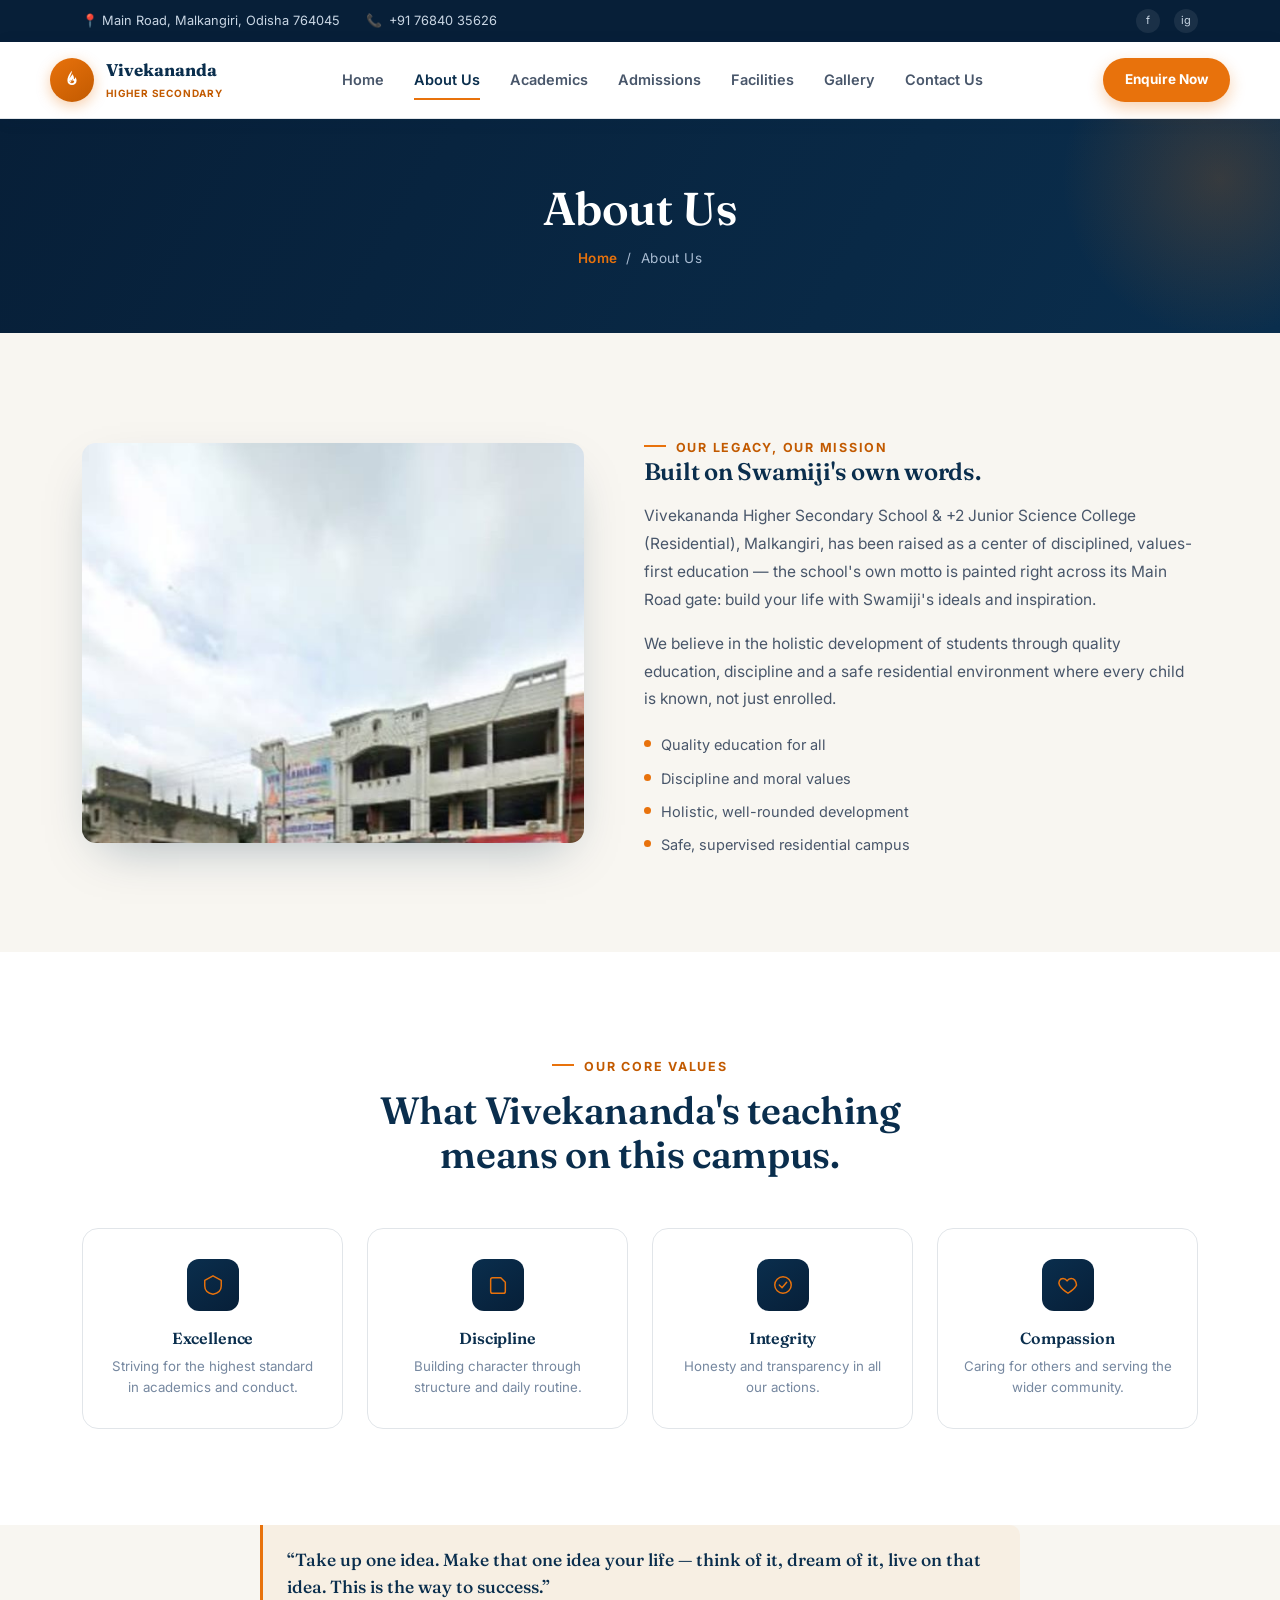
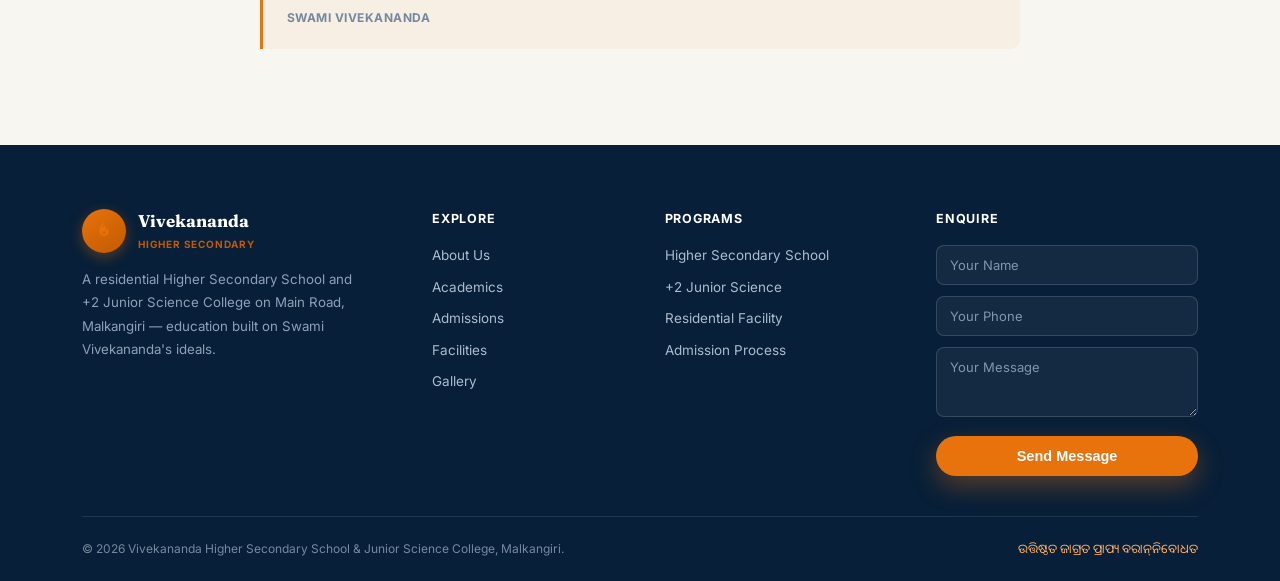
==== commit 473847ba: "Add files via upload" ====
--- a/about.html
+++ b/about.html
@@ -7,7 +7,7 @@
 <meta name="description" content="Our legacy and mission — Vivekananda Higher Secondary School and Junior Science College, Malkangiri.">
 <link rel="preconnect" href="https://fonts.googleapis.com">
 <link rel="preconnect" href="https://fonts.gstatic.com" crossorigin>
-<link rel="stylesheet" href="style.css?v=2">
+<link rel="stylesheet" href="style.css?v=3">
 </head>
 <body>
 <div class="topbar">
@@ -163,7 +163,7 @@
     </div>
     <div class="foot-bottom">
       <span>&copy; 2026 Vivekananda Higher Secondary School &amp; Junior Science College, Malkangiri.</span>
-      <span class="odia">&#2313;&#2340;&#2381;&#2340;&#2367;&#2359;&#2381;&#2336;&#2340; &#2332;&#2366;&#2327;&#2381;&#2352;&#2340; &#2346;&#2381;&#2352;&#2366;&#2346;&#2381;&#2351; &#2348;&#2352;&#2366;&#2344;&#2381;&#2344;&#2367;&#2348;&#2379;&#2343;&#2340;</span>
+      <span class="odia">ଉତ୍ତିଷ୍ଠତ ଜାଗ୍ରତ ପ୍ରାପ୍ୟ ବରାନ୍‌ନିବୋଧତ</span>
     </div>
   </div>
 </footer>
--- a/style.css
+++ b/style.css
@@ -15,7 +15,7 @@
 }
 *{margin:0;padding:0;box-sizing:border-box;}
 html{scroll-behavior:smooth;}
-body{font-family:'Inter',sans-serif;color:var(--ink);background:var(--white);line-height:1.6;-webkit-font-smoothing:antialiased;}
+body{font-family:'Inter',sans-serif;color:var(--ink);background:var(--white);line-height:1.6;-webkit-font-smoothing:antialiased;overflow-x:hidden;}
 h1,h2,h3,h4{font-family:'Fraunces',serif;font-weight:600;color:var(--navy);line-height:1.15;letter-spacing:-0.01em;}
 .odia{font-family:'Noto Sans Oriya','Fraunces',serif;}
 a{color:inherit;text-decoration:none;}
@@ -89,10 +89,11 @@
 /* quick-value strip */
 .quickvals{background:var(--white);}
 .qv-grid{display:grid;grid-template-columns:repeat(4,1fr);gap:1px;background:var(--line);border:1px solid var(--line);border-radius:16px;overflow:hidden;box-shadow:var(--shadow);transform:translateY(-56px);margin-bottom:-32px;}
-.qv-item{background:var(--white);padding:28px 22px;display:flex;gap:14px;align-items:flex-start;}
+.qv-item{background:var(--white);padding:28px 22px;display:flex;gap:14px;align-items:flex-start;min-width:0;}
 .qv-item .ic{width:42px;height:42px;border-radius:10px;background:rgba(232,114,12,0.1);display:flex;align-items:center;justify-content:center;flex-shrink:0;}
-.qv-item h4{font-size:14.5px;margin-bottom:4px;}
-.qv-item p{font-size:12.5px;color:var(--slate-soft);line-height:1.5;}
+.qv-item .qv-text{min-width:0;}
+.qv-item h4{font-size:14.5px;margin-bottom:4px;word-wrap:break-word;}
+.qv-item p{font-size:12.5px;color:var(--slate-soft);line-height:1.5;word-wrap:break-word;}
 
 /* feature split (nurturing) */
 .feature-split{background:var(--white);padding-top:40px;}
@@ -263,6 +264,9 @@
   .hero-ctas .btn{flex:1 1 auto;justify-content:center;text-align:center;}
   .pagehero{padding:48px 0;}
 }
+@media (max-width:420px){
+  .qv-grid{grid-template-columns:1fr;}
+}
 @media (max-width:360px){
   .brand-text .sub{display:none;}
 }
